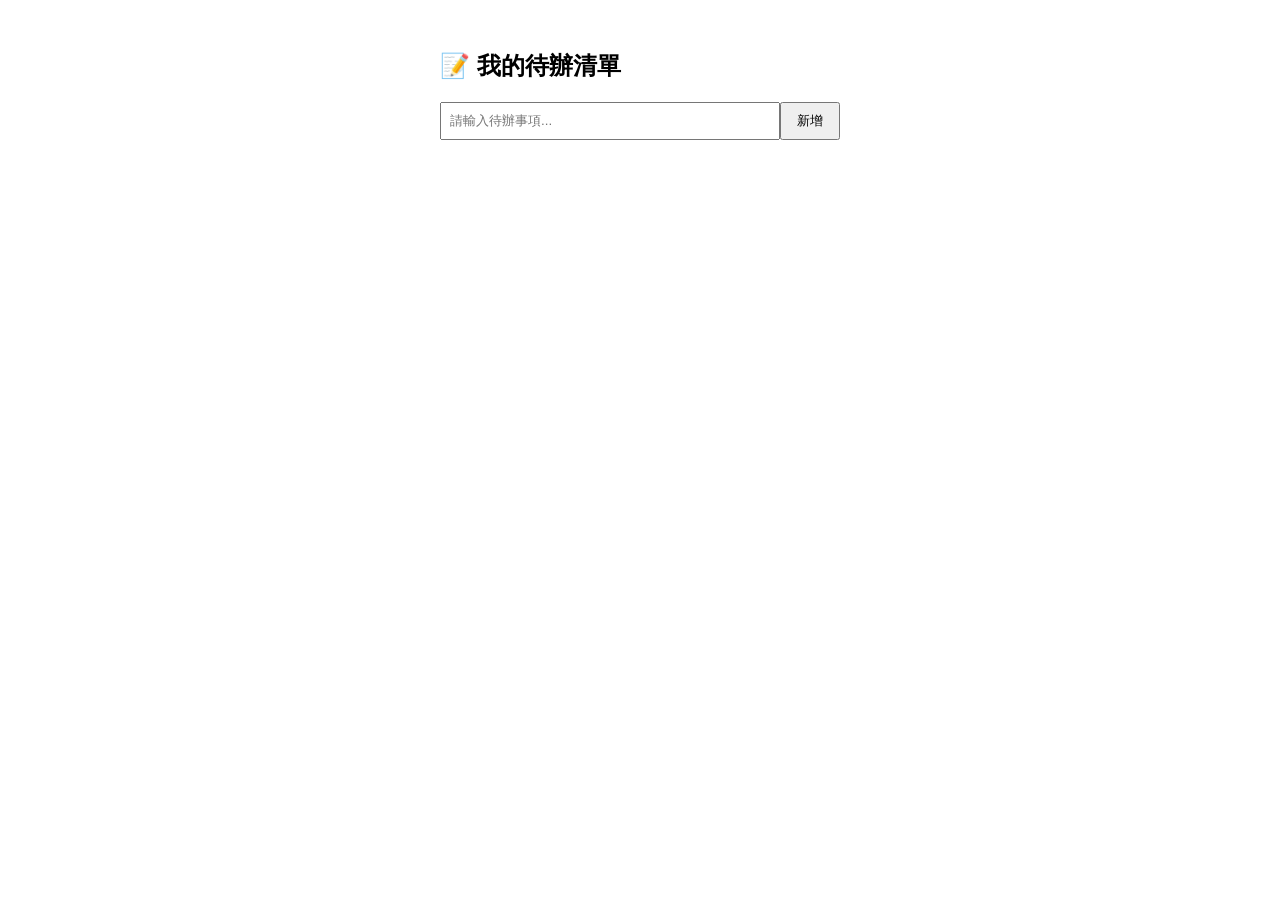
==== ToDoList.html @ eda72e9a "新增檔案" ====
<!DOCTYPE html>
<html lang="zh-TW">

<head>
    <meta charset="UTF-8">
    <title>我的待辦清單</title>
    <style>
        /* 簡單寫一點樣式，讓畫面稍微好看、清楚一點 */
        body {
            font-family: Arial, sans-serif;
            max-width: 400px;
            margin: 50px auto;
        }

        .input-group {
            display: flex;
            margin-bottom: 20px;
        }

        input {
            flex: 1;
            padding: 8px;
        }

        button {
            padding: 8px 15px;
            cursor: pointer;
        }

        li {
            display: flex;
            justify-content: space-between;
            padding: 8px;
            border-bottom: 1px solid #ddd;
            align-items: center;
        }
    </style>
</head>

<body>
    <h2>📝 我的待辦清單</h2>
    <div class="input-group">
        <input type="text" id="todo-input" placeholder="請輸入待辦事項...">
        <button id="add-btn">新增</button>
    </div>
    <ul id="todo-list"></ul>
   <script>
        // 1. 抓取 HTML 元素 (DOM 操作)
        const todoInput = document.getElementById('todo-input');
        const addBtn = document.getElementById('add-btn');
        const todoList = document.getElementById('todo-list');
        // 2. 宣告一個陣列來管理資料
        let todos = JSON.parse(localStorage.getItem('myTodos')) || [];

        // 3. 負責把 todos 陣列渲染 (Render) 到畫面上的函式
        function renderTodos() {
            // 每次重新畫畫面之前，要把舊的清單內容清空，不然會重複重複一直印
            todoList.innerHTML = '';

            // 運用陣列的 forEach 方法，把每一條代辦事項拿出來處理
            todos.forEach((todoObj, index) => {
                // 建立一個新的 li 標籤
                const li = document.createElement('li');
                
                // 1. 建立一個 span 標籤用來單獨包覆「文字」，這樣才不會連按鈕一起被劃掉
                const textSpan = document.createElement('span');
                textSpan.textContent = todoObj.text;

                // 【核心改動】檢查這條事項是否已完成，如果是，就加上 CSS 刪除線
                if (todoObj.completed) {
                    textSpan.style.textDecoration = 'line-through'; // 加上刪除線
                    textSpan.style.color = '#888';                // 讓顏色變淡一點
                }

                // 🌟【修正】必須先建立 btnGroup 容器，後面才能把按鈕塞進去！
                const btnGroup = document.createElement('div');

                // 2. 建立功能按鈕（我們把它改成「完成」按鈕）
                const completeBtn = document.createElement('button');
                // 根據狀態顯示不同的按鈕文字
                completeBtn.textContent = todoObj.completed ? '未完成' : '完成';
                completeBtn.style.marginRight = '5px'; // 讓兩個按鈕中間有一點空隙
                completeBtn.className = 'complete-btn';
                // 【核心改動】點擊按鈕時，切換完成狀態
                completeBtn.addEventListener('click', () => {
                    // 驚嘆號 ! 的意思是「反轉」：true 變成 false，false 變成 true
                    todos[index].completed = !todos[index].completed; 
                    
                    saveToStorage(); // 狀態改變了，同步更新到 localStorage
                    renderTodos();   // 重新渲染畫面
                });

                // 【按鈕二：真正刪除】
                const deleteBtn = document.createElement('button');
                deleteBtn.textContent = '刪除';
                deleteBtn.className = 'delete-btn'; // 使用原本紅色的樣式
                
                deleteBtn.addEventListener('click', () => {
                    // 直接從陣列中拔掉這一筆資料
                    todos.splice(index, 1); 
                    saveToStorage(); // 同步更新到 localStorage
                    renderTodos();   // 重新渲染畫面
                });

                // 4. 把兩個按鈕塞進按鈕容器裡
                btnGroup.appendChild(completeBtn);
                btnGroup.appendChild(deleteBtn);

                // 3. 🌟【修正】把文字和「整個按鈕群組」依序塞進 li，再塞進 ul
                li.appendChild(textSpan);
                li.appendChild(btnGroup); // 這裡改成塞入 btnGroup，這樣兩個按鈕才會一起出現
                todoList.appendChild(li);
            });
        }

        addBtn.addEventListener('click', () => {
            const text = todoInput.value.trim(); // 取得輸入框的值，並去掉前後空白
            if (text === '') { return; }
            todos.push({
                text: text,
                completed: false // 新增的事項預設都是「未完成」
            });
            saveToStorage();
            renderTodos();    // 重新渲染畫面，讓新資料顯示出來
            todoInput.value = ''; // 清空輸入框
        });

        // 寫一個專門用來存檔的函式
        function saveToStorage() {
            localStorage.setItem('myTodos', JSON.stringify(todos));
        }

        // 網頁一打開，自動執行一次渲染，把一開始載入的 local 舊資料畫出來
        renderTodos();
    </script>
</body>

</html>
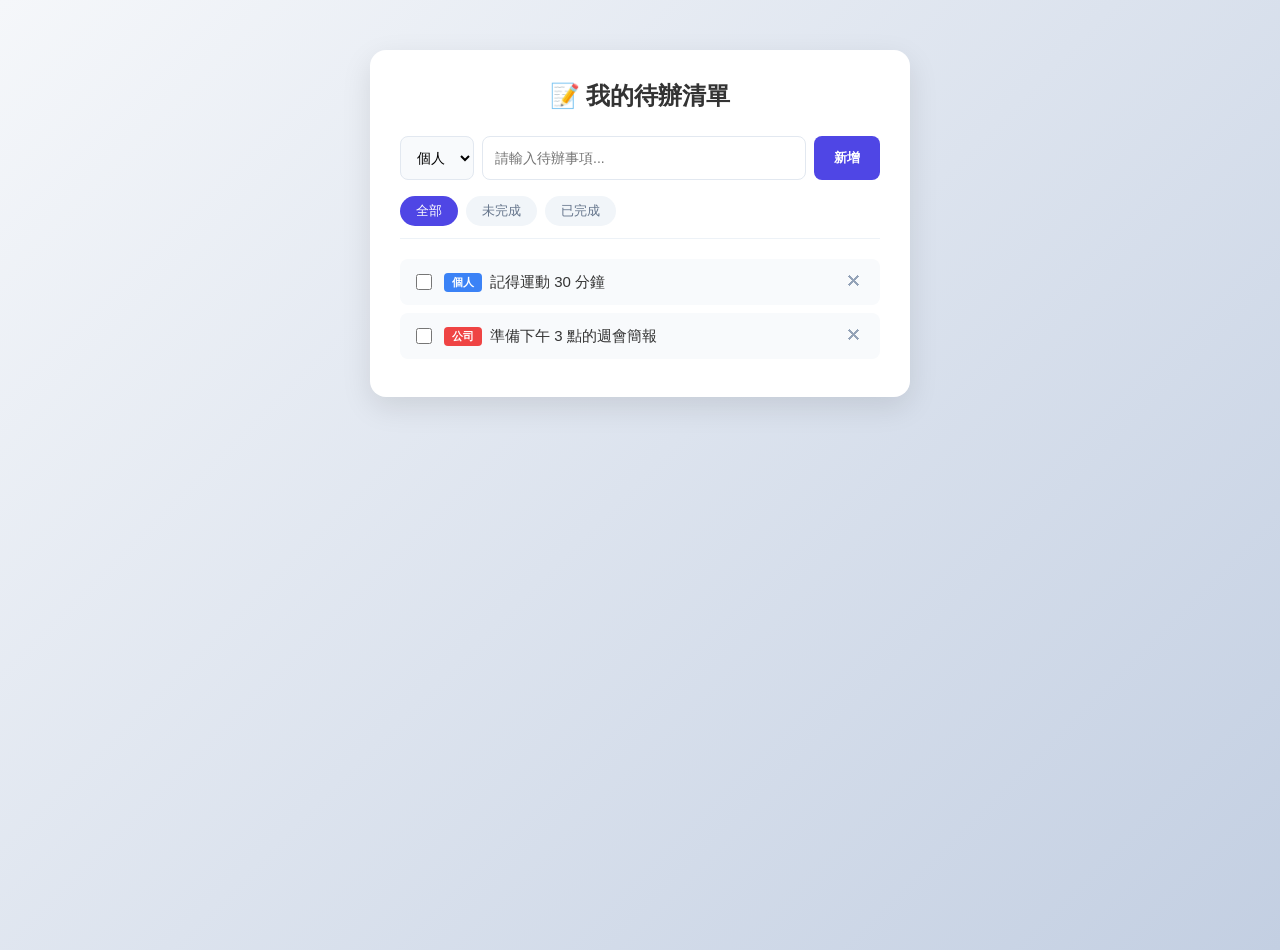
==== commit 1496fbe1: "新增功能/美化" ====
--- a/ToDoList.html
+++ b/ToDoList.html
@@ -1,138 +1,303 @@
 <!DOCTYPE html>
 <html lang="zh-TW">
-
 <head>
-    <meta charset="UTF-8">
-    <title>我的待辦清單</title>
-    <style>
-        /* 簡單寫一點樣式，讓畫面稍微好看、清楚一點 */
-        body {
-            font-family: Arial, sans-serif;
-            max-width: 400px;
-            margin: 50px auto;
+  <meta charset="UTF-8">
+  <meta name="viewport" content="width=device-width, initial-scale=1.0">
+  <title>我的待辦清單</title>
+  <style>
+    :root {
+      --primary: #4f46e5;
+      --primary-hover: #4338ca;
+      --bg-gradient: linear-gradient(135deg, #f5f7fa 0%, #c3cfe2 100%);
+      --text-main: #333;
+      --tag-personal: #3b82f6;
+      --tag-work: #ef4444;
+    }
+
+    body {
+      font-family: 'Segoe UI', Tahoma, Geneva, Verdana, sans-serif;
+      background: var(--bg-gradient);
+      min-height: 100vh;
+      display: flex;
+      justify-content: center;
+      align-items: flex-start;
+      padding-top: 50px;
+      margin: 0;
+    }
+
+    .todo-container {
+      background: white;
+      padding: 30px;
+      border-radius: 16px;
+      box-shadow: 0 10px 30px rgba(0, 0, 0, 0.1);
+      width: 100%;
+      max-width: 480px;
+    }
+
+    h2 {
+      margin-top: 0;
+      color: var(--text-main);
+      text-align: center;
+      font-size: 24px;
+      margin-bottom: 24px;
+    }
+
+    /* 輸入區塊組合 */
+    .input-group {
+      display: flex;
+      gap: 8px;
+      margin-bottom: 16px;
+    }
+
+    select, input[type="text"] {
+      padding: 12px;
+      border: 1px solid #e2e8f0;
+      border-radius: 8px;
+      font-size: 14px;
+      outline: none;
+      transition: border-color 0.2s;
+    }
+
+    select {
+      background-color: #f8fafc;
+      cursor: pointer;
+    }
+
+    input[type="text"] {
+      flex: 1;
+    }
+
+    select:focus, input[type="text"]:focus {
+      border-color: var(--primary);
+    }
+
+    button.add-btn {
+      background: var(--primary);
+      color: white;
+      border: none;
+      padding: 12px 20px;
+      border-radius: 8px;
+      font-weight: 600;
+      cursor: pointer;
+      transition: background 0.2s;
+    }
+
+    button.add-btn:hover {
+      background: var(--primary-hover);
+    }
+
+    /* 篩選標籤按鈕 */
+    .filter-tags {
+      display: flex;
+      gap: 8px;
+      margin-bottom: 20px;
+      border-bottom: 1px solid #edf2f7;
+      padding-bottom: 12px;
+    }
+
+    .filter-btn {
+      background: #f1f5f9;
+      border: none;
+      padding: 6px 16px;
+      border-radius: 20px;
+      font-size: 13px;
+      color: #64748b;
+      cursor: pointer;
+      transition: all 0.2s;
+    }
+
+    .filter-btn.active {
+      background: var(--primary);
+      color: white;
+    }
+
+    /* 待辦項目清單 */
+    .todo-list {
+      list-style: none;
+      padding: 0;
+      margin: 0;
+    }
+
+    .todo-item {
+      display: flex;
+      align-items: center;
+      padding: 12px;
+      background: #f8fafc;
+      border-radius: 8px;
+      margin-bottom: 8px;
+      transition: all 0.2s;
+    }
+
+    .todo-item:hover {
+      background: #f1f5f9;
+    }
+
+    .todo-item.completed span.todo-text {
+      text-decoration: line-through;
+      color: #94a3b8;
+    }
+
+    .todo-item input[type="checkbox"] {
+      margin-right: 12px;
+      width: 16px;
+      height: 16px;
+      cursor: pointer;
+    }
+
+    span.todo-text {
+      flex: 1;
+      font-size: 15px;
+      color: var(--text-main);
+    }
+
+    /* 分類標籤樣式 */
+    .category-tag {
+      font-size: 11px;
+      padding: 2px 8px;
+      border-radius: 4px;
+      color: white;
+      margin-right: 8px;
+      font-weight: bold;
+    }
+
+    .tag-personal { background-color: var(--tag-personal); }
+    .tag-work { background-color: var(--tag-work); }
+
+    /* 刪除按鈕 */
+    .delete-btn {
+      background: none;
+      border: none;
+      color: #94a3b8;
+      cursor: pointer;
+      font-size: 16px;
+      transition: color 0.2s;
+    }
+
+    .delete-btn:hover {
+      color: #ef4444;
+    }
+  </style>
+</head>
+<body>
+
+  <div class="todo-container">
+    <h2>📝 我的待辦清單</h2>
+    
+    <div class="input-group">
+      <select id="categorySelect">
+        <option value="personal">個人</option>
+        <option value="work">公司</option>
+      </select>
+      <input type="text" id="todoInput" placeholder="請輸入待辦事項...">
+      <button class="add-btn" onclick="addTodo()">新增</button>
+    </div>
+
+    <div class="filter-tags">
+      <button class="filter-btn active" onclick="filterTodo('all', this)">全部</button>
+      <button class="filter-btn" onclick="filterTodo('active', this)">未完成</button>
+      <button class="filter-btn" onclick="filterTodo('completed', this)">已完成</button>
+    </div>
+
+    <ul class="todo-list" id="todoList">
+      <li class="todo-item" data-category="personal" data-status="active">
+        <input type="checkbox" onchange="toggleComplete(this)">
+        <span class="category-tag tag-personal">個人</span>
+        <span class="todo-text">記得運動 30 分鐘</span>
+        <button class="delete-btn" onclick="deleteTodo(this)">✕</button>
+      </li>
+      <li class="todo-item" data-category="work" data-status="active">
+        <input type="checkbox" onchange="toggleComplete(this)">
+        <span class="category-tag tag-work">公司</span>
+        <span class="todo-text">準備下午 3 點的週會簡報</span>
+        <button class="delete-btn" onclick="deleteTodo(this)">✕</button>
+      </li>
+    </ul>
+  </div>
+
+  <script>
+    const todoInput = document.getElementById('todoInput');
+    const categorySelect = document.getElementById('categorySelect');
+    const todoList = document.getElementById('todoList');
+    let currentFilter = 'all';
+
+    // 新增待辦事項
+    function addTodo() {
+      const text = todoInput.value.trim();
+      if (!text) return alert('請輸入內容！');
+
+      const category = categorySelect.value;
+      const categoryText = category === 'personal' ? '個人' : '公司';
+      const tagClass = category === 'personal' ? 'tag-personal' : 'tag-work';
+
+      const li = document.createElement('li');
+      li.className = 'todo-item';
+      li.setAttribute('data-category', category);
+      li.setAttribute('data-status', 'active');
+
+      li.innerHTML = `
+        <input type="checkbox" onchange="toggleComplete(this)">
+        <span class="category-tag ${tagClass}">${categoryText}</span>
+        <span class="todo-text">${text}</span>
+        <button class="delete-btn" onclick="deleteTodo(this)">✕</button>
+      `;
+
+      todoList.appendChild(li);
+      todoInput.value = ''; // 清空輸入框
+      
+      // 根據當前篩選狀態決定是否隱藏新項目
+      applyFilter();
+    }
+
+    // 切換完成狀態
+    function toggleComplete(checkbox) {
+      const item = checkbox.parentElement;
+      if (checkbox.checked) {
+        item.classList.add('completed');
+        item.setAttribute('data-status', 'completed');
+      } else {
+        item.classList.remove('completed');
+        item.setAttribute('data-status', 'active');
+      }
+      applyFilter();
+    }
+
+    // 刪除項目
+    function deleteTodo(button) {
+      button.parentElement.remove();
+    }
+
+    // 點擊篩選標籤
+    function filterTodo(status, btnElement) {
+      // 切換按鈕 active 樣式
+      document.querySelectorAll('.filter-btn').forEach(btn => btn.classList.remove('active'));
+      btnElement.classList.add('active');
+      
+      currentFilter = status;
+      applyFilter();
+    }
+
+    // 執行篩選邏輯
+    function applyFilter() {
+      const items = document.querySelectorAll('.todo-item');
+      items.forEach(item => {
+        const status = item.getAttribute('data-status');
+        
+        if (currentFilter === 'all') {
+          item.style.display = 'flex';
+        } else if (currentFilter === 'active' && status === 'active') {
+          item.style.display = 'flex';
+        } else if (currentFilter === 'completed' && status === 'completed') {
+          item.style.display = 'flex';
+        } else {
+          item.style.display = 'none';
         }
-
-        .input-group {
-            display: flex;
-            margin-bottom: 20px;
-        }
-
-        input {
-            flex: 1;
-            padding: 8px;
-        }
-
-        button {
-            padding: 8px 15px;
-            cursor: pointer;
-        }
-
-        li {
-            display: flex;
-            justify-content: space-between;
-            padding: 8px;
-            border-bottom: 1px solid #ddd;
-            align-items: center;
-        }
-    </style>
-</head>
-
-<body>
-    <h2>📝 我的待辦清單</h2>
-    <div class="input-group">
-        <input type="text" id="todo-input" placeholder="請輸入待辦事項...">
-        <button id="add-btn">新增</button>
-    </div>
-    <ul id="todo-list"></ul>
-   <script>
-        // 1. 抓取 HTML 元素 (DOM 操作)
-        const todoInput = document.getElementById('todo-input');
-        const addBtn = document.getElementById('add-btn');
-        const todoList = document.getElementById('todo-list');
-        // 2. 宣告一個陣列來管理資料
-        let todos = JSON.parse(localStorage.getItem('myTodos')) || [];
-
-        // 3. 負責把 todos 陣列渲染 (Render) 到畫面上的函式
-        function renderTodos() {
-            // 每次重新畫畫面之前，要把舊的清單內容清空，不然會重複重複一直印
-            todoList.innerHTML = '';
-
-            // 運用陣列的 forEach 方法，把每一條代辦事項拿出來處理
-            todos.forEach((todoObj, index) => {
-                // 建立一個新的 li 標籤
-                const li = document.createElement('li');
-                
-                // 1. 建立一個 span 標籤用來單獨包覆「文字」，這樣才不會連按鈕一起被劃掉
-                const textSpan = document.createElement('span');
-                textSpan.textContent = todoObj.text;
-
-                // 【核心改動】檢查這條事項是否已完成，如果是，就加上 CSS 刪除線
-                if (todoObj.completed) {
-                    textSpan.style.textDecoration = 'line-through'; // 加上刪除線
-                    textSpan.style.color = '#888';                // 讓顏色變淡一點
-                }
-
-                // 🌟【修正】必須先建立 btnGroup 容器，後面才能把按鈕塞進去！
-                const btnGroup = document.createElement('div');
-
-                // 2. 建立功能按鈕（我們把它改成「完成」按鈕）
-                const completeBtn = document.createElement('button');
-                // 根據狀態顯示不同的按鈕文字
-                completeBtn.textContent = todoObj.completed ? '未完成' : '完成';
-                completeBtn.style.marginRight = '5px'; // 讓兩個按鈕中間有一點空隙
-                completeBtn.className = 'complete-btn';
-                // 【核心改動】點擊按鈕時，切換完成狀態
-                completeBtn.addEventListener('click', () => {
-                    // 驚嘆號 ! 的意思是「反轉」：true 變成 false，false 變成 true
-                    todos[index].completed = !todos[index].completed; 
-                    
-                    saveToStorage(); // 狀態改變了，同步更新到 localStorage
-                    renderTodos();   // 重新渲染畫面
-                });
-
-                // 【按鈕二：真正刪除】
-                const deleteBtn = document.createElement('button');
-                deleteBtn.textContent = '刪除';
-                deleteBtn.className = 'delete-btn'; // 使用原本紅色的樣式
-                
-                deleteBtn.addEventListener('click', () => {
-                    // 直接從陣列中拔掉這一筆資料
-                    todos.splice(index, 1); 
-                    saveToStorage(); // 同步更新到 localStorage
-                    renderTodos();   // 重新渲染畫面
-                });
-
-                // 4. 把兩個按鈕塞進按鈕容器裡
-                btnGroup.appendChild(completeBtn);
-                btnGroup.appendChild(deleteBtn);
-
-                // 3. 🌟【修正】把文字和「整個按鈕群組」依序塞進 li，再塞進 ul
-                li.appendChild(textSpan);
-                li.appendChild(btnGroup); // 這裡改成塞入 btnGroup，這樣兩個按鈕才會一起出現
-                todoList.appendChild(li);
-            });
-        }
-
-        addBtn.addEventListener('click', () => {
-            const text = todoInput.value.trim(); // 取得輸入框的值，並去掉前後空白
-            if (text === '') { return; }
-            todos.push({
-                text: text,
-                completed: false // 新增的事項預設都是「未完成」
-            });
-            saveToStorage();
-            renderTodos();    // 重新渲染畫面，讓新資料顯示出來
-            todoInput.value = ''; // 清空輸入框
-        });
-
-        // 寫一個專門用來存檔的函式
-        function saveToStorage() {
-            localStorage.setItem('myTodos', JSON.stringify(todos));
-        }
-
-        // 網頁一打開，自動執行一次渲染，把一開始載入的 local 舊資料畫出來
-        renderTodos();
-    </script>
+      });
+    }
+
+    // 支援按下 Enter 鍵新增
+    todoInput.addEventListener('keypress', function(e) {
+      if (e.key === 'Enter') addTodo();
+    });
+  </script>
 </body>
-
 </html>
